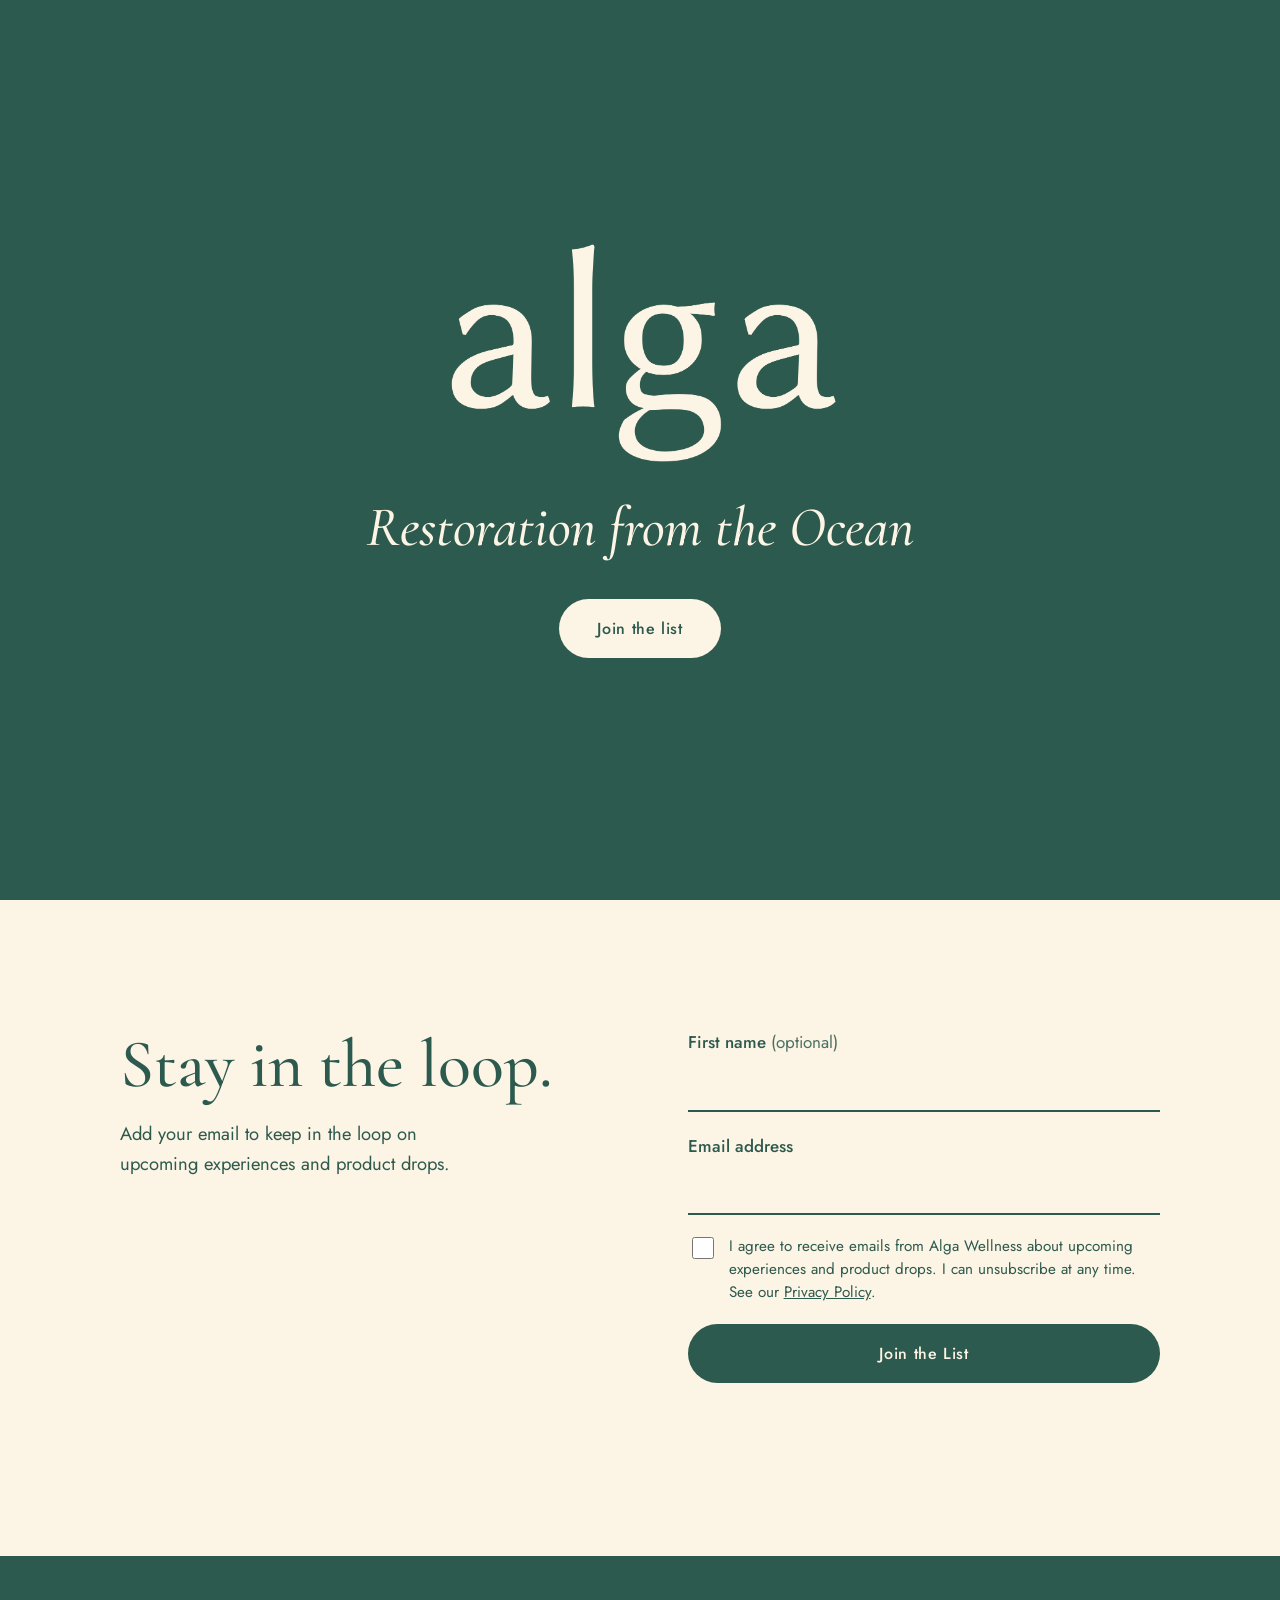
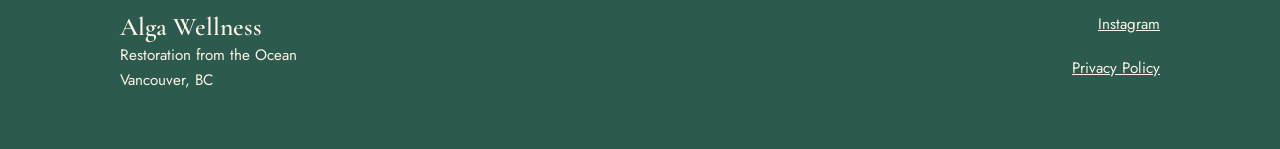
==== index.html @ 88b43712 "Add files via upload" ====
<!DOCTYPE html>
<html lang="en">
<head>
  <meta charset="utf-8">
  <meta name="viewport" content="width=device-width, initial-scale=1">
  <title>Alga Wellness | Restoration from the Ocean</title>
  <meta name="description" content="Alga Wellness, Vancouver, BC. Join the list for upcoming experiences and product drops.">
  <meta name="theme-color" content="#2D5A4E">
  <meta property="og:title" content="Alga Wellness | Restoration from the Ocean">
  <meta property="og:description" content="Join the list for upcoming experiences and product drops.">
  <meta property="og:type" content="website">
  <link rel="icon" href="alga-logo.png">
  <link rel="preconnect" href="https://fonts.googleapis.com">
  <link rel="preconnect" href="https://fonts.gstatic.com" crossorigin>
  <link rel="stylesheet" href="https://fonts.googleapis.com/css2?family=Cormorant+Garamond:ital,wght@0,500;0,600;1,500&family=Jost:wght@400;500&display=swap">
  <link rel="stylesheet" href="styles.css">
</head>
<body>

  <main>
    <!-- HERO -->
    <section class="hero" aria-labelledby="hero-title">
      <div class="logo-frame">
        <img src="alga-logo.png" alt="Alga Wellness" width="2000" height="2000">
      </div>
      <h1 id="hero-title">Restoration from the Ocean</h1>
      <a class="btn btn-light" href="#join">Join the list</a>
    </section>

    <!-- WAITLIST -->
    <section class="waitlist" id="join" aria-labelledby="join-title">
      <div class="waitlist-inner">
        <div class="waitlist-copy">
          <h2 id="join-title">Stay in the loop.</h2>
          <p>Add your email to keep in the loop on upcoming experiences and product drops.</p>
        </div>

        <form id="signup-form" class="form" method="post" novalidate>
          <div class="field">
            <label for="first-name">First name <span class="optional">(optional)</span></label>
            <input id="first-name" name="fields[name]" type="text" autocomplete="given-name">
          </div>
          <div class="field">
            <label for="email">Email address</label>
            <input id="email" name="fields[email]" type="email" autocomplete="email" required aria-describedby="form-message">
          </div>

          <div class="consent">
            <input id="consent" name="consent" type="checkbox" required>
            <label for="consent">I agree to receive emails from Alga Wellness about upcoming experiences and product drops. I can unsubscribe at any time. See our <a href="privacy.html">Privacy Policy</a>.</label>
          </div>

          <!-- Required by MailerLite. Do not remove. -->
          <input type="hidden" name="ml-submit" value="1">
          <input type="hidden" name="anticsrf" value="true">

          <button class="btn btn-dark" type="submit" id="submit-btn">Join the List</button>
          <p id="form-message" class="message" role="status" aria-live="polite"></p>
        </form>
      </div>
    </section>
  </main>

  <!-- FOOTER -->
  <footer class="footer">
    <div class="footer-inner">
      <div>
        <p class="footer-name">Alga Wellness</p>
        <p>Restoration from the Ocean</p>
        <p>Vancouver, BC</p>
      </div>
      <ul class="footer-links">
        <li><a href="https://www.instagram.com/algawellness" rel="noopener">Instagram</a></li>
        <!-- To add a contact email later, add: <li><a href="mailto:you@yourdomain.com">you@yourdomain.com</a></li> -->
        <li><a href="privacy.html">Privacy Policy</a></li>
      </ul>
    </div>
  </footer>

  <script src="script.js"></script>
</body>
</html>
---- styles.css ----
/* ALGA WELLNESS: edit colours here */
:root {
  --green: #2D5A4E;
  --beige: #FCF4E4;
  --error: #8A2B1F;       /* used on beige only */
  --serif: "Cormorant Garamond", Georgia, "Times New Roman", serif;
  --sans: "Jost", "Helvetica Neue", Arial, sans-serif;
}

*, *::before, *::after { box-sizing: border-box; }
html { scroll-behavior: smooth; }
body { margin: 0; font-family: var(--sans); font-size: 1.0625rem; line-height: 1.65; color: var(--green); background: var(--beige); }
h1, h2 { font-family: var(--serif); font-weight: 500; line-height: 1.1; margin: 0; }
a { color: inherit; }
:focus-visible { outline: 3px solid currentColor; outline-offset: 3px; }

/* Buttons */
.btn { display: inline-block; font: 500 1rem var(--sans); letter-spacing: .04em; padding: 1rem 2.25rem; border-radius: 999px; border: 2px solid transparent; cursor: pointer; text-decoration: none; transition: opacity .2s; }
.btn:hover { opacity: .88; }
.btn-light { background: var(--beige); color: var(--green); }
.btn-dark { background: var(--green); color: var(--beige); width: 100%; }
.btn[disabled] { opacity: .6; cursor: wait; }

/* Hero */
.hero { background: var(--green); color: var(--beige); min-height: 100svh; display: flex; flex-direction: column; align-items: center; justify-content: center; text-align: center; padding: 2rem 1.5rem 4rem; }
.logo-frame { width: min(100%, 620px); aspect-ratio: 16 / 7; overflow: hidden; }
.logo-frame img { width: 100%; height: 100%; object-fit: cover; object-position: center 54%; display: block; }
.hero h1 { font-size: clamp(2rem, 6.5vw, 3.5rem); font-style: italic; margin: 1rem 0 2.5rem; }

/* Waitlist */
.waitlist { background: var(--beige); color: var(--green); padding: clamp(4rem, 10vw, 8rem) 1.5rem; }
.waitlist-inner { max-width: 1040px; margin: 0 auto; display: grid; gap: 2.5rem; }
.waitlist h2 { font-size: clamp(2.5rem, 7vw, 4.25rem); margin-bottom: 1rem; }
.waitlist-copy p { max-width: 30ch; margin: 0; font-size: 1.15rem; }

.form { display: grid; gap: 1.25rem; align-content: start; }
.field label { display: block; font-weight: 500; margin-bottom: .4rem; }
.optional { font-weight: 400; opacity: .85; }
.field input { width: 100%; font: inherit; color: var(--green); background: transparent; border: 0; border-bottom: 2px solid var(--green); padding: .6rem 0; border-radius: 0; }
.field input:focus-visible { outline-offset: 4px; }
.consent { display: flex; gap: .75rem; align-items: flex-start; font-size: .95rem; line-height: 1.5; }
.consent input { flex: none; width: 1.35rem; height: 1.35rem; margin-top: .1rem; accent-color: var(--green); }
.message { margin: 0; min-height: 1.5em; font-weight: 500; }
.message.error { color: var(--error); }
.message.success { color: var(--green); }

/* Footer */
.footer { background: var(--green); color: var(--beige); padding: 3.5rem 1.5rem; font-size: .95rem; }
.footer-inner { max-width: 1040px; margin: 0 auto; display: grid; gap: 2rem; }
.footer p { margin: 0; }
.footer-name { font-family: var(--serif); font-size: 1.6rem; font-weight: 600; line-height: 1.2; }
.footer-links { list-style: none; margin: 0; padding: 0; display: grid; gap: .4rem; }

@media (min-width: 800px) {
  .waitlist-inner { grid-template-columns: 1fr 1fr; gap: 6rem; align-items: start; }
  .footer-inner { grid-template-columns: 1fr auto; }
  .footer-links { text-align: right; }
}

/* Privacy page */
.doc { max-width: 700px; margin: 0 auto; padding: 4rem 1.5rem 5rem; }
.doc h1 { font-size: clamp(2.25rem, 6vw, 3.25rem); margin-bottom: 1.5rem; }
.doc h2 { font-size: 1.6rem; margin: 2rem 0 .5rem; }
.doc .back { display: inline-block; margin-bottom: 2rem; }

@media (prefers-reduced-motion: reduce) { html { scroll-behavior: auto; } .btn { transition: none; } }
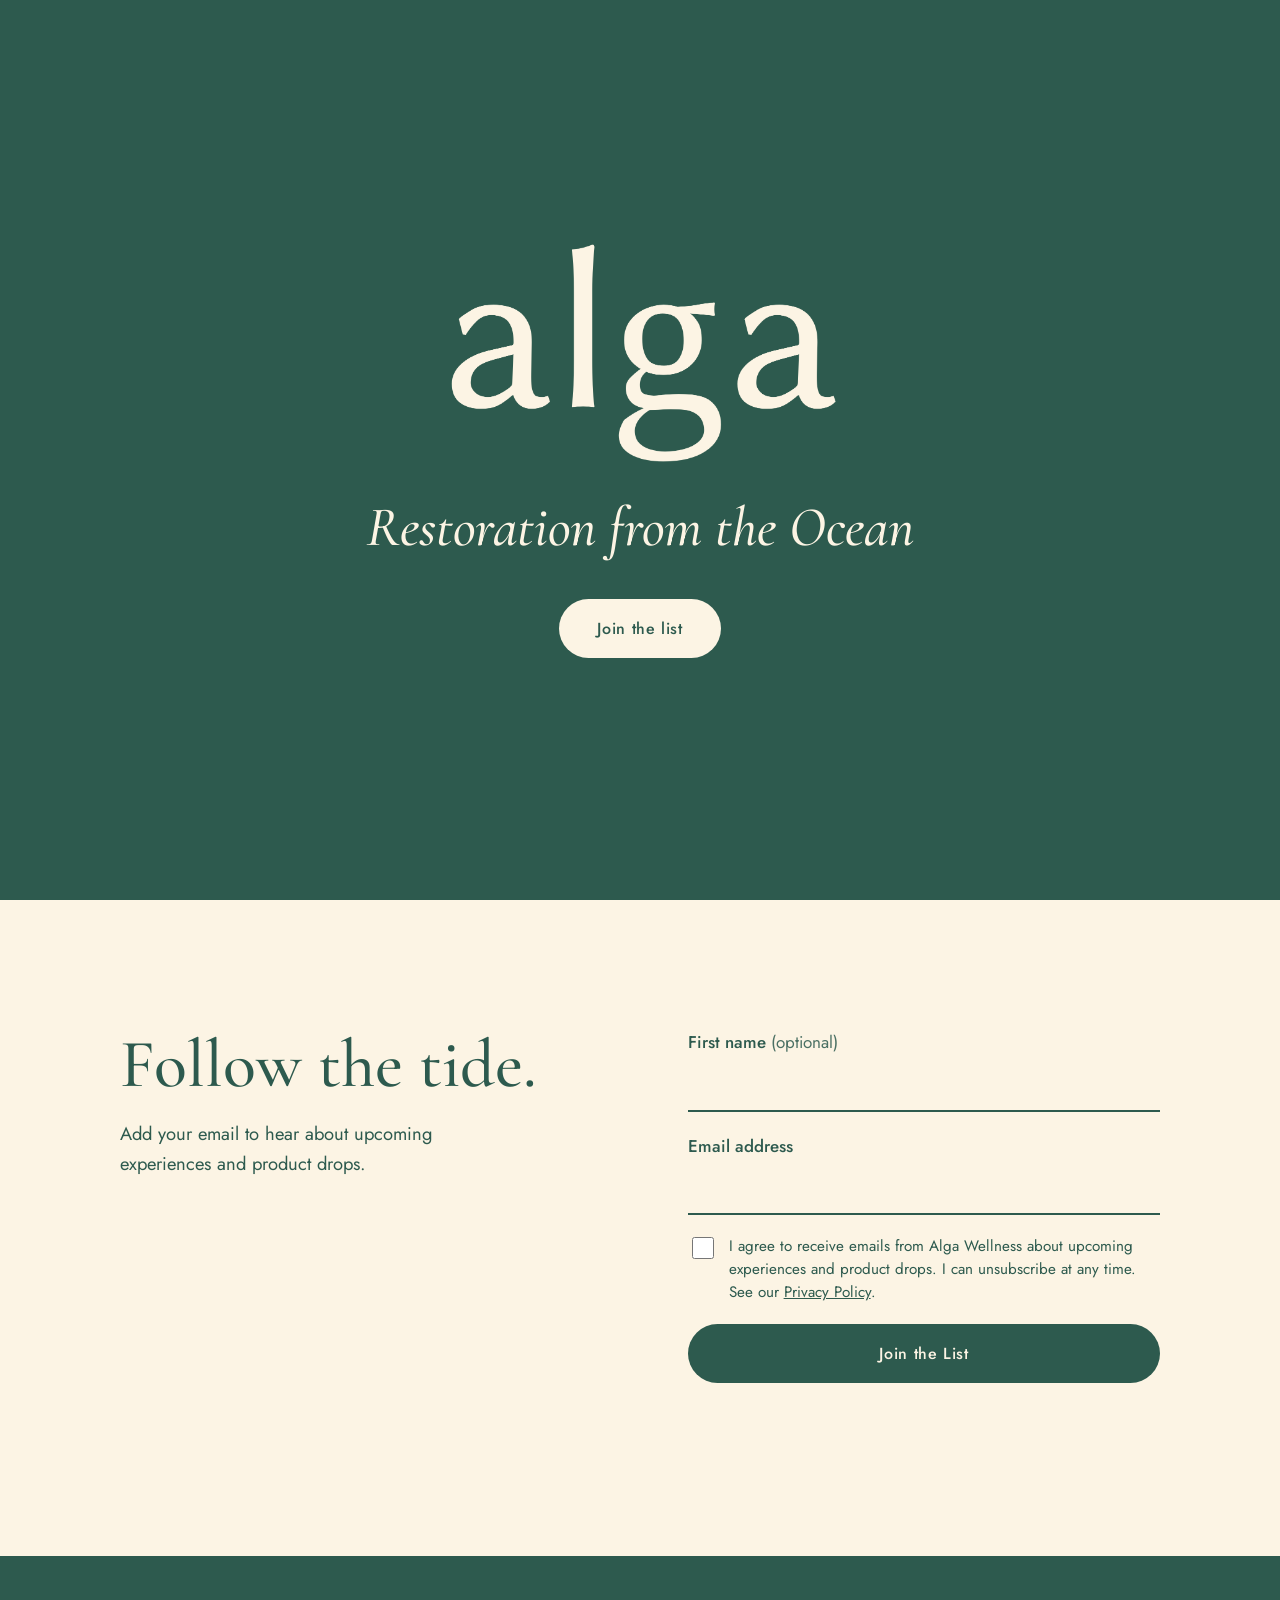
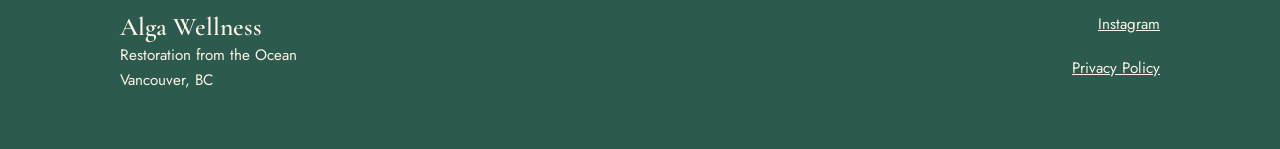
==== commit fa522db3: "Add files via upload" ====
--- a/index.html
+++ b/index.html
@@ -31,8 +31,8 @@
     <section class="waitlist" id="join" aria-labelledby="join-title">
       <div class="waitlist-inner">
         <div class="waitlist-copy">
-          <h2 id="join-title">Stay in the loop.</h2>
-          <p>Add your email to keep in the loop on upcoming experiences and product drops.</p>
+          <h2 id="join-title">Follow the tide.</h2>
+          <p>Add your email to hear about upcoming experiences and product drops.</p>
         </div>
 
         <form id="signup-form" class="form" method="post" novalidate>
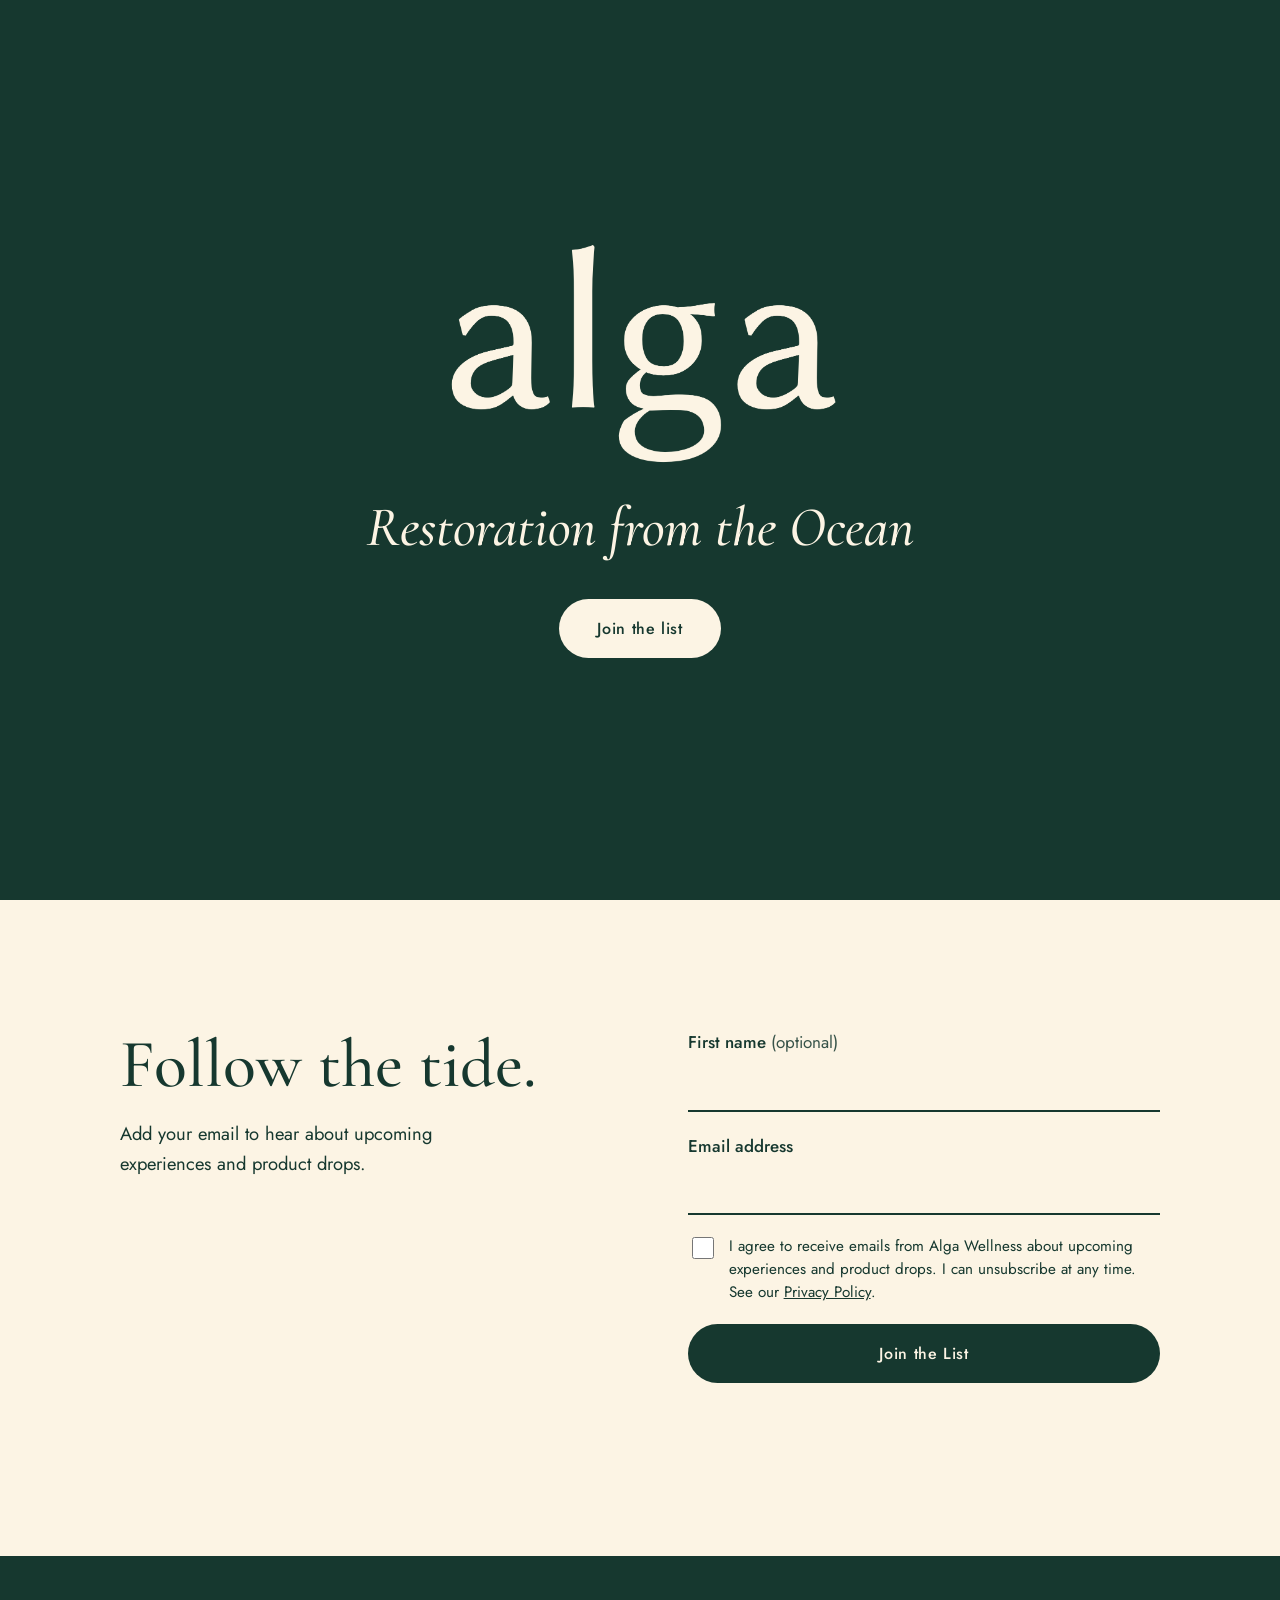
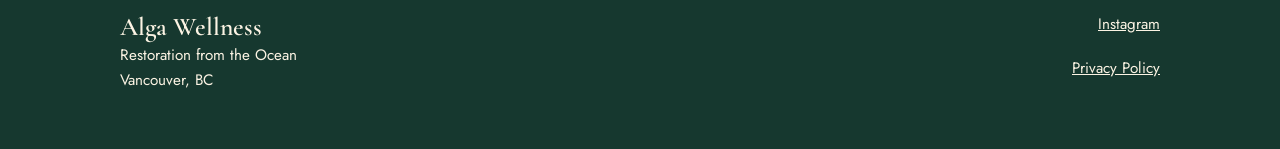
==== commit d698c3ff: "Add files via upload" ====
--- a/index.html
+++ b/index.html
@@ -5,11 +5,17 @@
   <meta name="viewport" content="width=device-width, initial-scale=1">
   <title>Alga Wellness | Restoration from the Ocean</title>
   <meta name="description" content="Alga Wellness, Vancouver, BC. Join the list for upcoming experiences and product drops.">
-  <meta name="theme-color" content="#2D5A4E">
+  <meta name="theme-color" content="#16382F">
   <meta property="og:title" content="Alga Wellness | Restoration from the Ocean">
   <meta property="og:description" content="Join the list for upcoming experiences and product drops.">
   <meta property="og:type" content="website">
-  <link rel="icon" href="alga-logo.png">
+  <link rel="icon" type="image/png" href="favicon.png">
+  <link rel="apple-touch-icon" href="apple-touch-icon.png">
+  <meta property="og:image" content="https://join.algawellness.com/og-image.png">
+  <meta property="og:image:width" content="1200">
+  <meta property="og:image:height" content="630">
+  <meta name="twitter:card" content="summary_large_image">
+  <meta name="twitter:image" content="https://join.algawellness.com/og-image.png">
   <link rel="preconnect" href="https://fonts.googleapis.com">
   <link rel="preconnect" href="https://fonts.gstatic.com" crossorigin>
   <link rel="stylesheet" href="https://fonts.googleapis.com/css2?family=Cormorant+Garamond:ital,wght@0,500;0,600;1,500&family=Jost:wght@400;500&display=swap">
@@ -54,7 +60,9 @@
           <input type="hidden" name="ml-submit" value="1">
           <input type="hidden" name="anticsrf" value="true">
 
-          <button class="btn btn-dark" type="submit" id="submit-btn">Join the List</button>
+          <div class="btn-wrap" id="btn-wrap">
+            <button class="btn btn-dark" type="submit" id="submit-btn">Join the List</button>
+          </div>
           <p id="form-message" class="message" role="status" aria-live="polite"></p>
         </form>
       </div>
--- a/styles.css
+++ b/styles.css
@@ -1,6 +1,6 @@
 /* ALGA WELLNESS: edit colours here */
 :root {
-  --green: #2D5A4E;
+  --green: #16382F;
   --beige: #FCF4E4;
   --error: #8A2B1F;       /* used on beige only */
   --serif: "Cormorant Garamond", Georgia, "Times New Roman", serif;
@@ -44,6 +44,12 @@
 .message.error { color: var(--error); }
 .message.success { color: var(--green); }
 
+/* Signup bubbles (play for about a second after a successful signup) */
+.btn-wrap { position: relative; }
+.btn-wrap .btn { position: relative; z-index: 2; }
+.bubble { position: absolute; bottom: 1.2rem; z-index: 1; border: 1.5px solid var(--green); border-radius: 50%; opacity: 0; pointer-events: none; animation: bubble-rise var(--t) ease-out var(--d) forwards; }
+@keyframes bubble-rise { 0% { transform: translate(0, 0) scale(.6); opacity: 0; } 15% { opacity: .9; } 100% { transform: translate(var(--x), -150px) scale(1); opacity: 0; } }
+
 /* Footer */
 .footer { background: var(--green); color: var(--beige); padding: 3.5rem 1.5rem; font-size: .95rem; }
 .footer-inner { max-width: 1040px; margin: 0 auto; display: grid; gap: 2rem; }
@@ -63,4 +69,4 @@
 .doc h2 { font-size: 1.6rem; margin: 2rem 0 .5rem; }
 .doc .back { display: inline-block; margin-bottom: 2rem; }
 
-@media (prefers-reduced-motion: reduce) { html { scroll-behavior: auto; } .btn { transition: none; } }
+@media (prefers-reduced-motion: reduce) { html { scroll-behavior: auto; } .btn { transition: none; } .bubble { display: none; } }
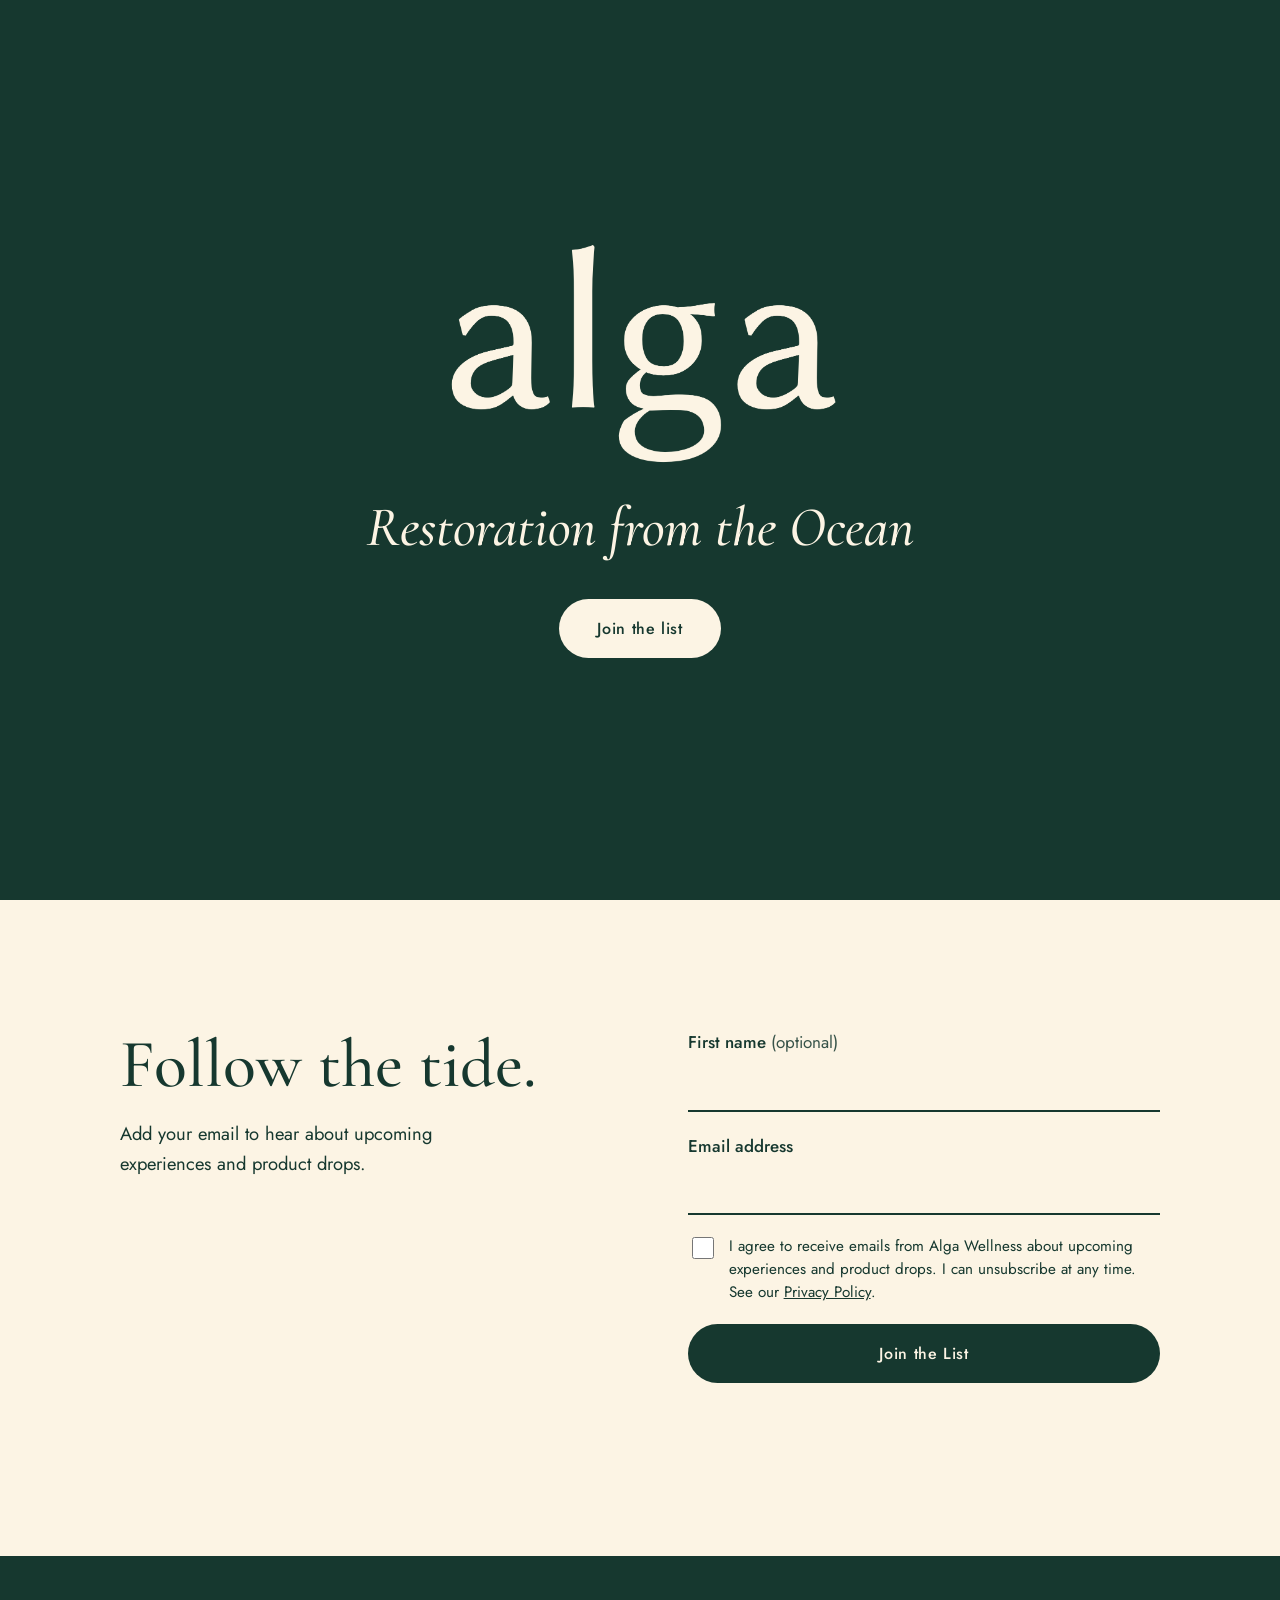
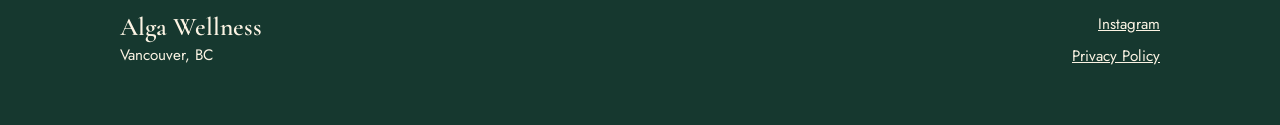
==== commit 4945e2d1: "Add files via upload" ====
--- a/index.html
+++ b/index.html
@@ -74,7 +74,6 @@
     <div class="footer-inner">
       <div>
         <p class="footer-name">Alga Wellness</p>
-        <p>Restoration from the Ocean</p>
         <p>Vancouver, BC</p>
       </div>
       <ul class="footer-links">
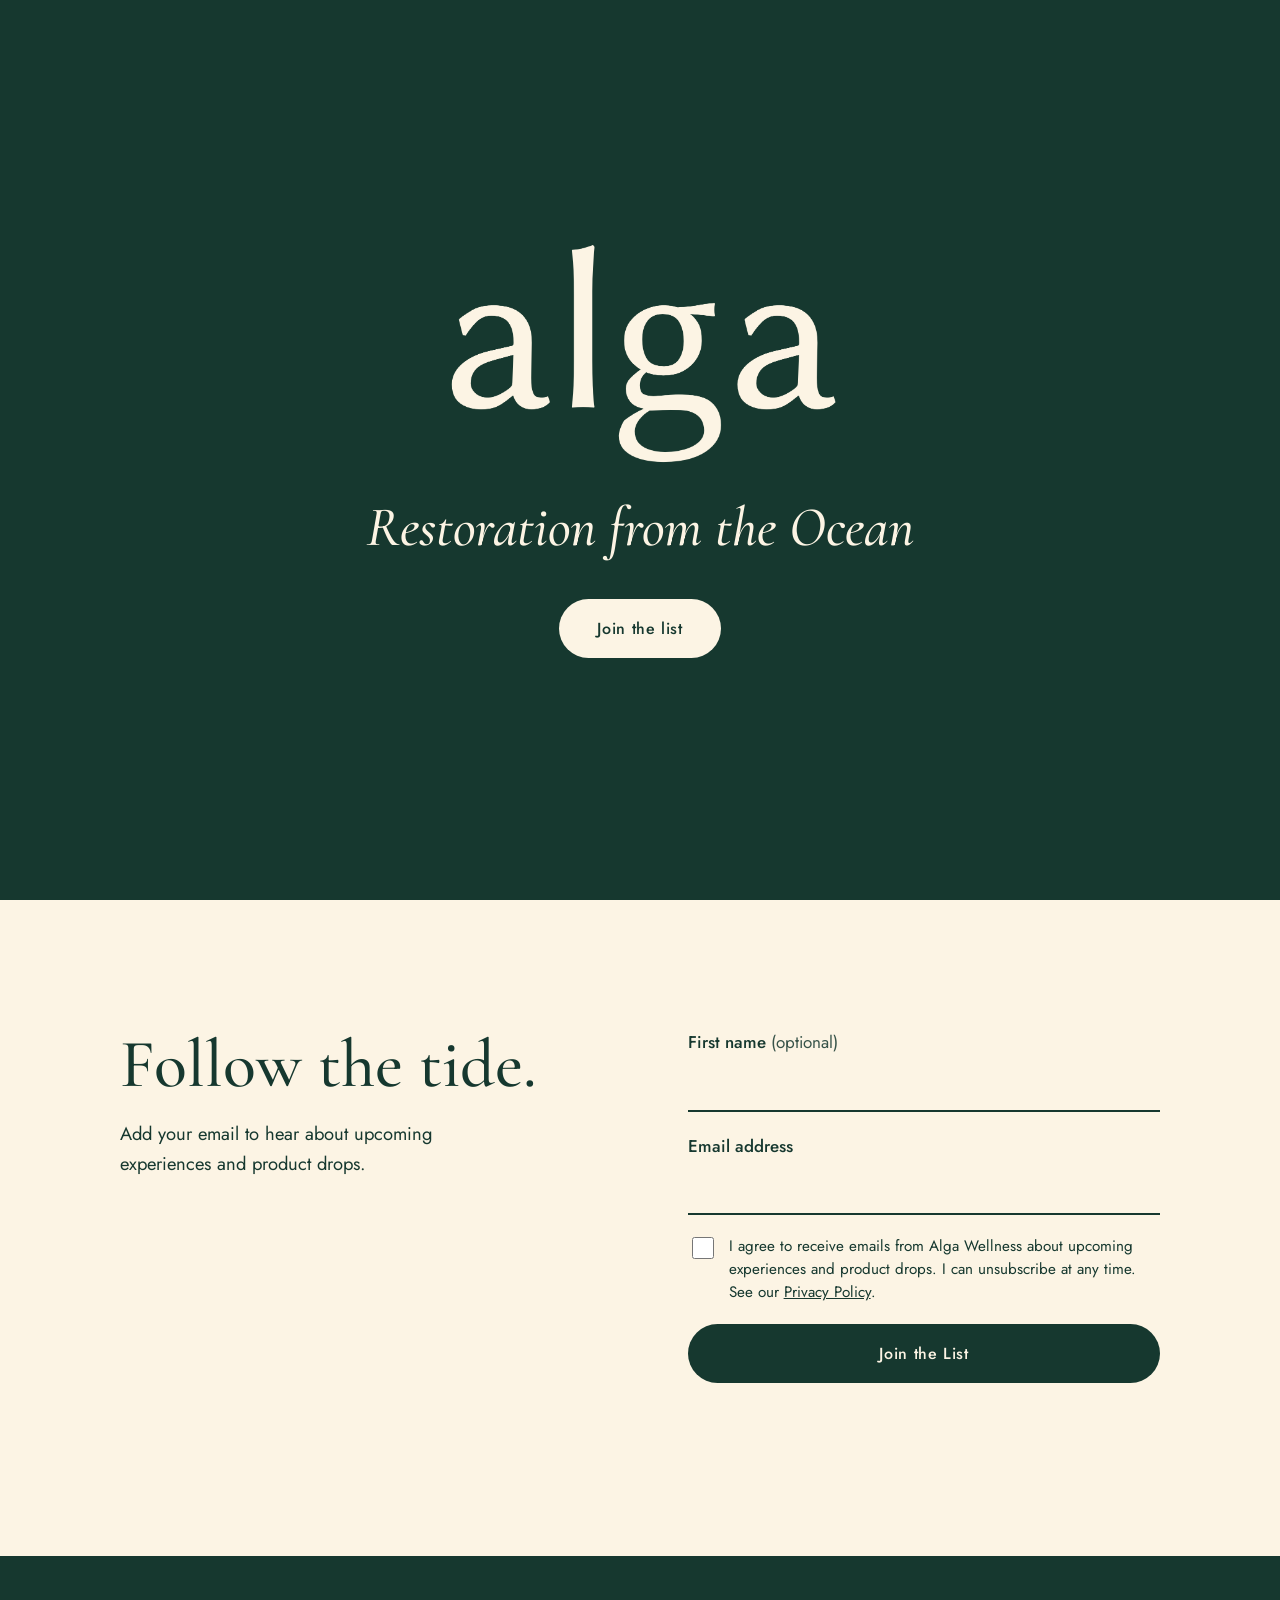
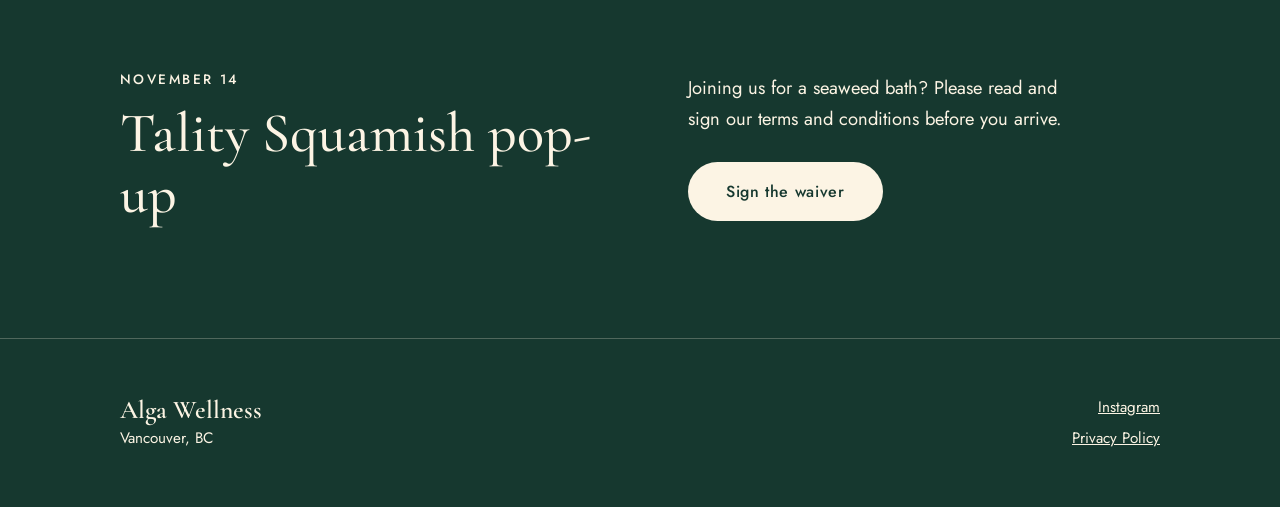
==== commit fdca7dd4: "Add files via upload" ====
--- a/index.html
+++ b/index.html
@@ -67,6 +67,20 @@
         </form>
       </div>
     </section>
+
+    <!-- POP-UP WAIVER -->
+    <section class="popup" id="popup" aria-labelledby="popup-title">
+      <div class="popup-inner">
+        <div class="popup-copy">
+          <p class="eyebrow">November 14</p>
+          <h2 id="popup-title">Tality Squamish pop-up</h2>
+        </div>
+        <div class="popup-action">
+          <p>Joining us for a seaweed bath? Please read and sign our terms and conditions before you arrive.</p>
+          <a class="btn btn-light" href="https://form.jotform.com/263088877958078" target="_blank" rel="noopener">Sign the waiver</a>
+        </div>
+      </div>
+    </section>
   </main>
 
   <!-- FOOTER -->
--- a/styles.css
+++ b/styles.css
@@ -44,6 +44,13 @@
 .message.error { color: var(--error); }
 .message.success { color: var(--green); }
 
+/* Pop-up waiver */
+.popup { background: var(--green); color: var(--beige); padding: clamp(4rem, 10vw, 7rem) 1.5rem; border-bottom: 1px solid rgba(252, 244, 228, .25); }
+.popup-inner { max-width: 1040px; margin: 0 auto; display: grid; gap: 2rem; }
+.popup .eyebrow { margin: 0 0 .75rem; font-size: .85rem; font-weight: 500; letter-spacing: .18em; text-transform: uppercase; }
+.popup h2 { font-size: clamp(2.25rem, 6vw, 3.5rem); }
+.popup-action p { margin: 0 0 1.75rem; max-width: 34ch; font-size: 1.15rem; }
+
 /* Signup bubbles (play for about a second after a successful signup) */
 .btn-wrap { position: relative; }
 .btn-wrap .btn { position: relative; z-index: 2; }
@@ -59,6 +66,7 @@
 
 @media (min-width: 800px) {
   .waitlist-inner { grid-template-columns: 1fr 1fr; gap: 6rem; align-items: start; }
+  .popup-inner { grid-template-columns: 1fr 1fr; gap: 6rem; align-items: center; }
   .footer-inner { grid-template-columns: 1fr auto; }
   .footer-links { text-align: right; }
 }
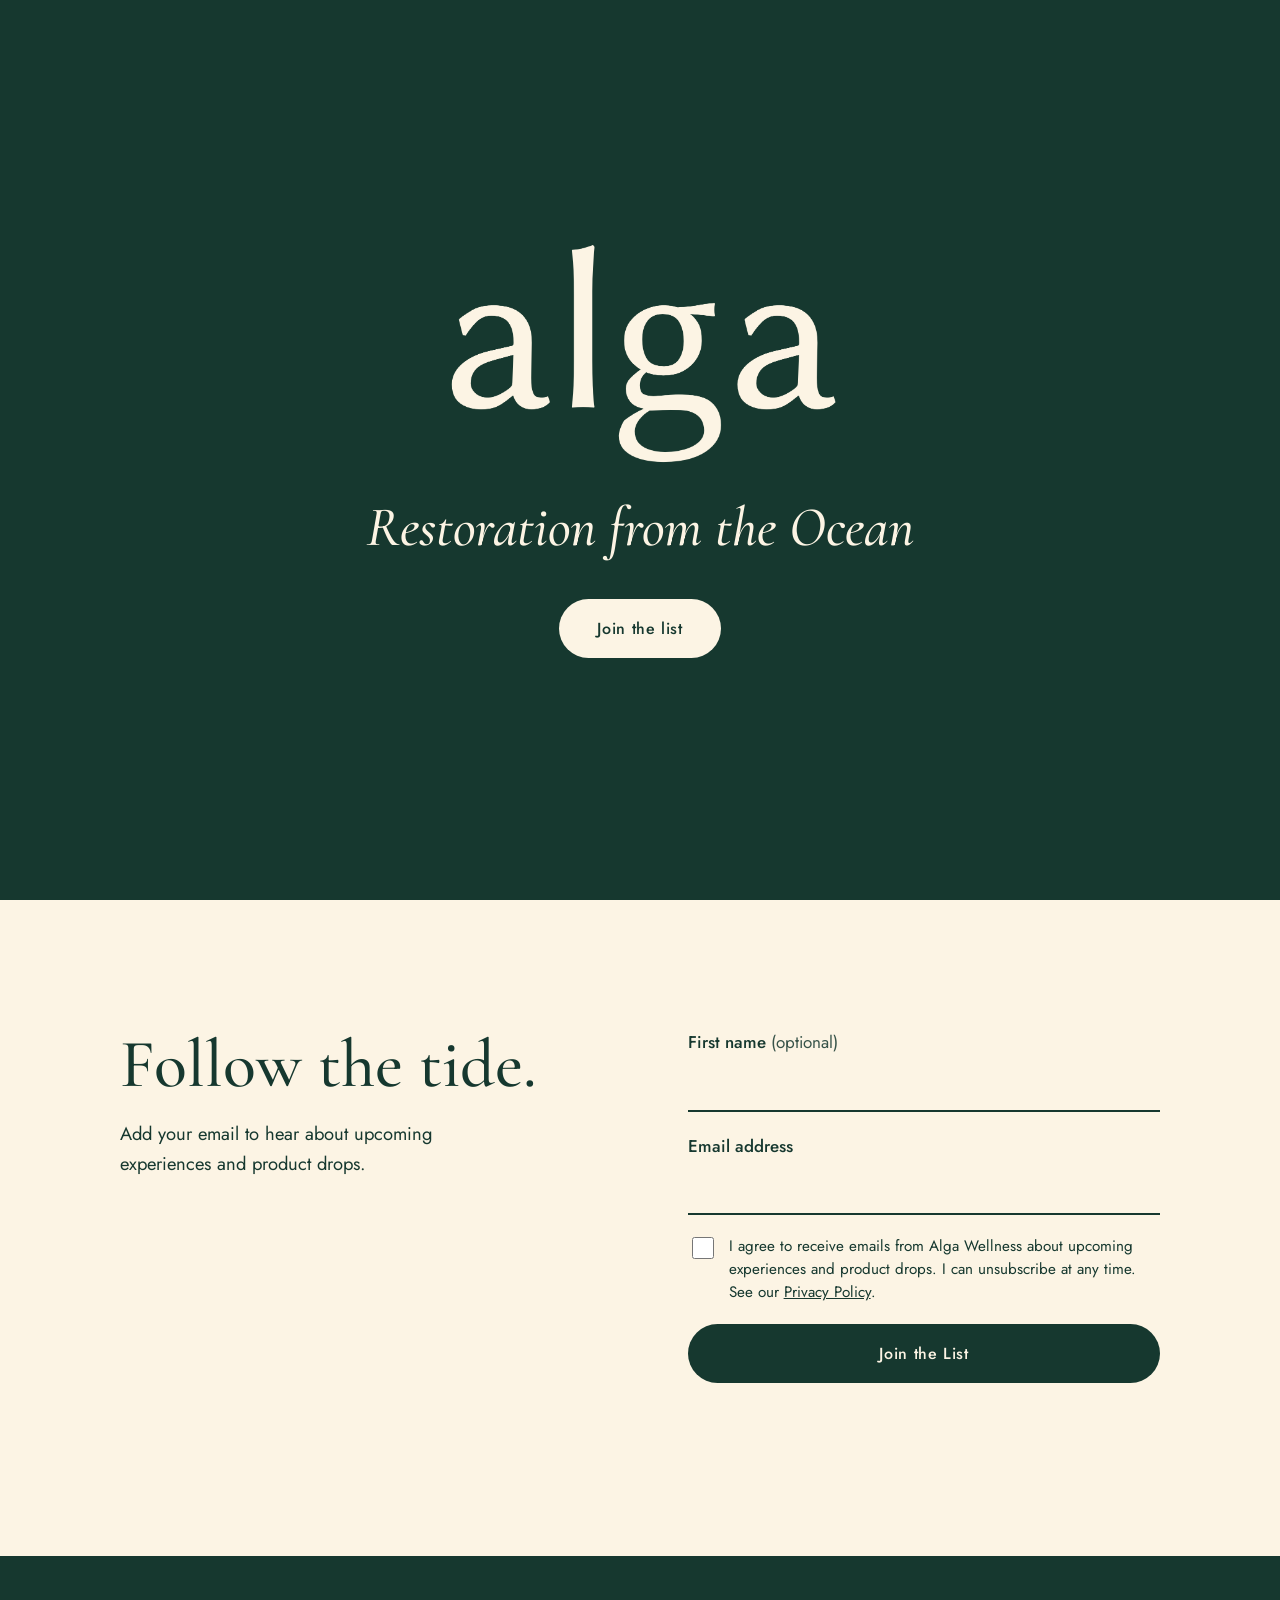
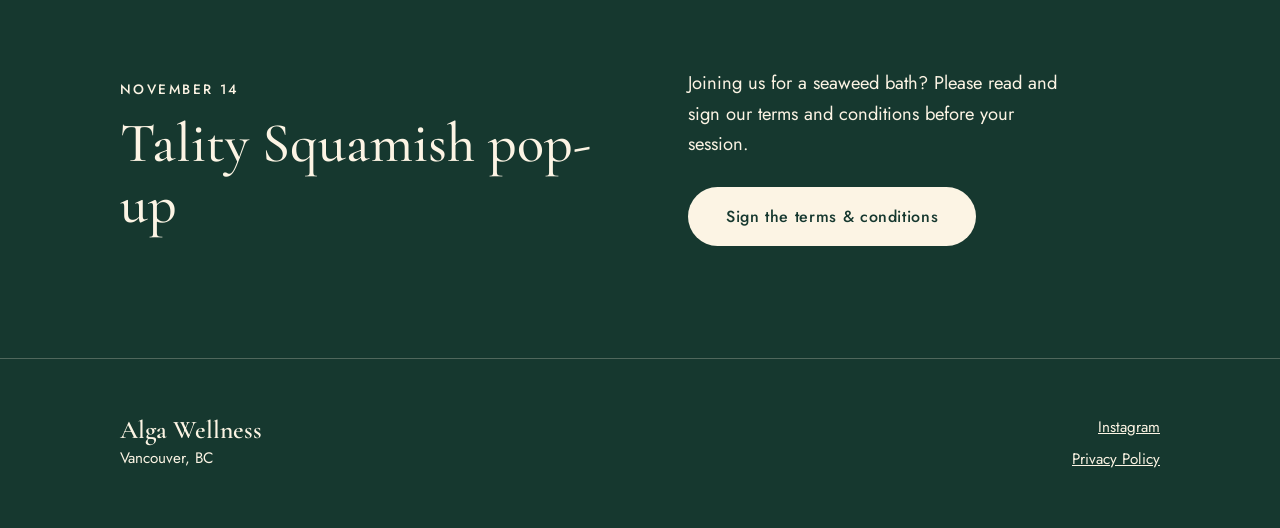
==== commit eeecc314: "Add files via upload" ====
--- a/index.html
+++ b/index.html
@@ -76,8 +76,8 @@
           <h2 id="popup-title">Tality Squamish pop-up</h2>
         </div>
         <div class="popup-action">
-          <p>Joining us for a seaweed bath? Please read and sign our terms and conditions before you arrive.</p>
-          <a class="btn btn-light" href="https://form.jotform.com/263088877958078" target="_blank" rel="noopener">Sign the waiver</a>
+          <p>Joining us for a seaweed bath? Please read and sign our terms and conditions before your session.</p>
+          <a class="btn btn-light" href="https://form.jotform.com/263088877958078" target="_blank" rel="noopener">Sign the terms &amp; conditions</a>
         </div>
       </div>
     </section>
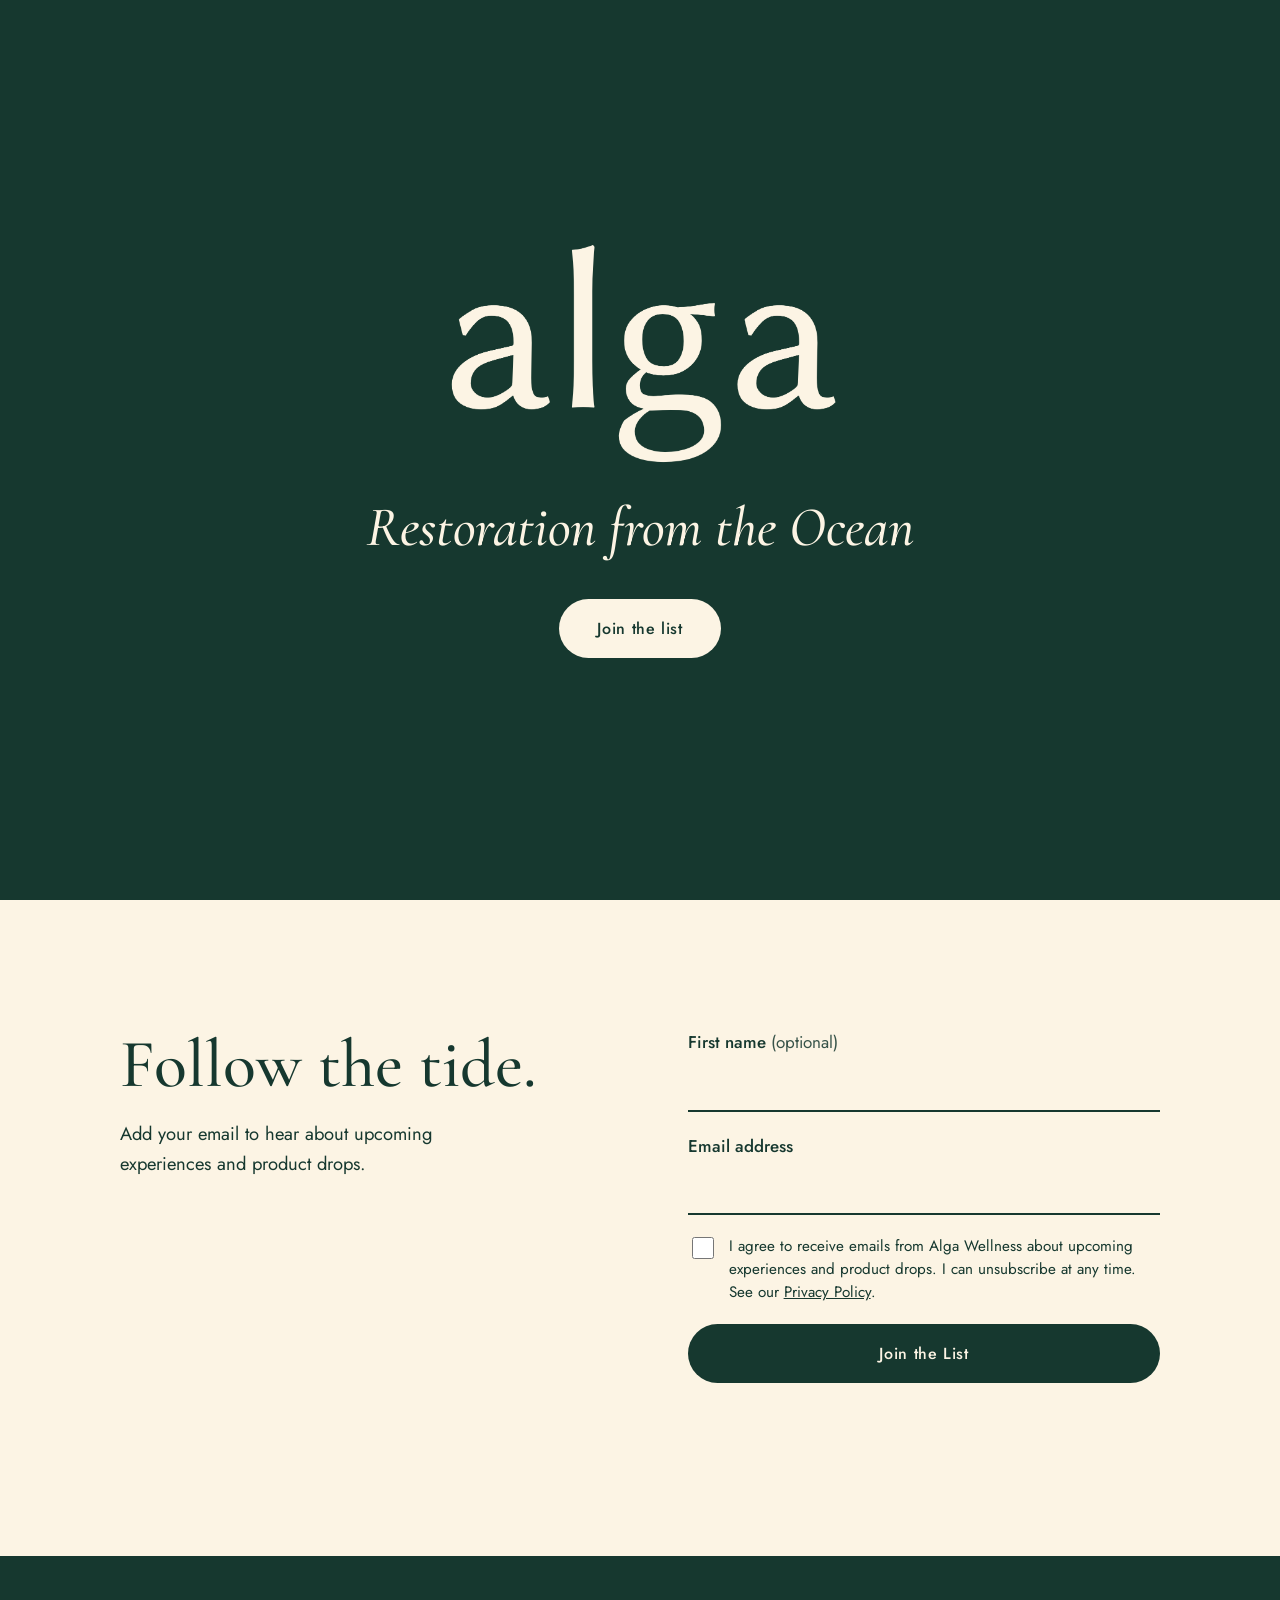
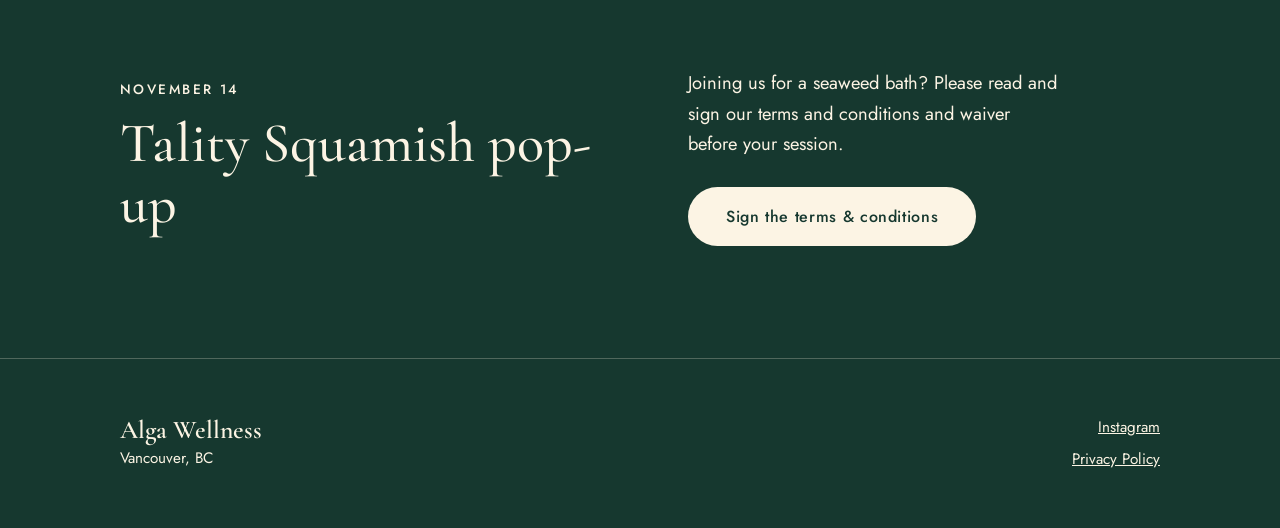
==== commit b26f9a89: "Add files via upload" ====
--- a/index.html
+++ b/index.html
@@ -76,7 +76,7 @@
           <h2 id="popup-title">Tality Squamish pop-up</h2>
         </div>
         <div class="popup-action">
-          <p>Joining us for a seaweed bath? Please read and sign our terms and conditions before your session.</p>
+          <p>Joining us for a seaweed bath? Please read and sign our terms and conditions and waiver before your session.</p>
           <a class="btn btn-light" href="https://form.jotform.com/263088877958078" target="_blank" rel="noopener">Sign the terms &amp; conditions</a>
         </div>
       </div>
